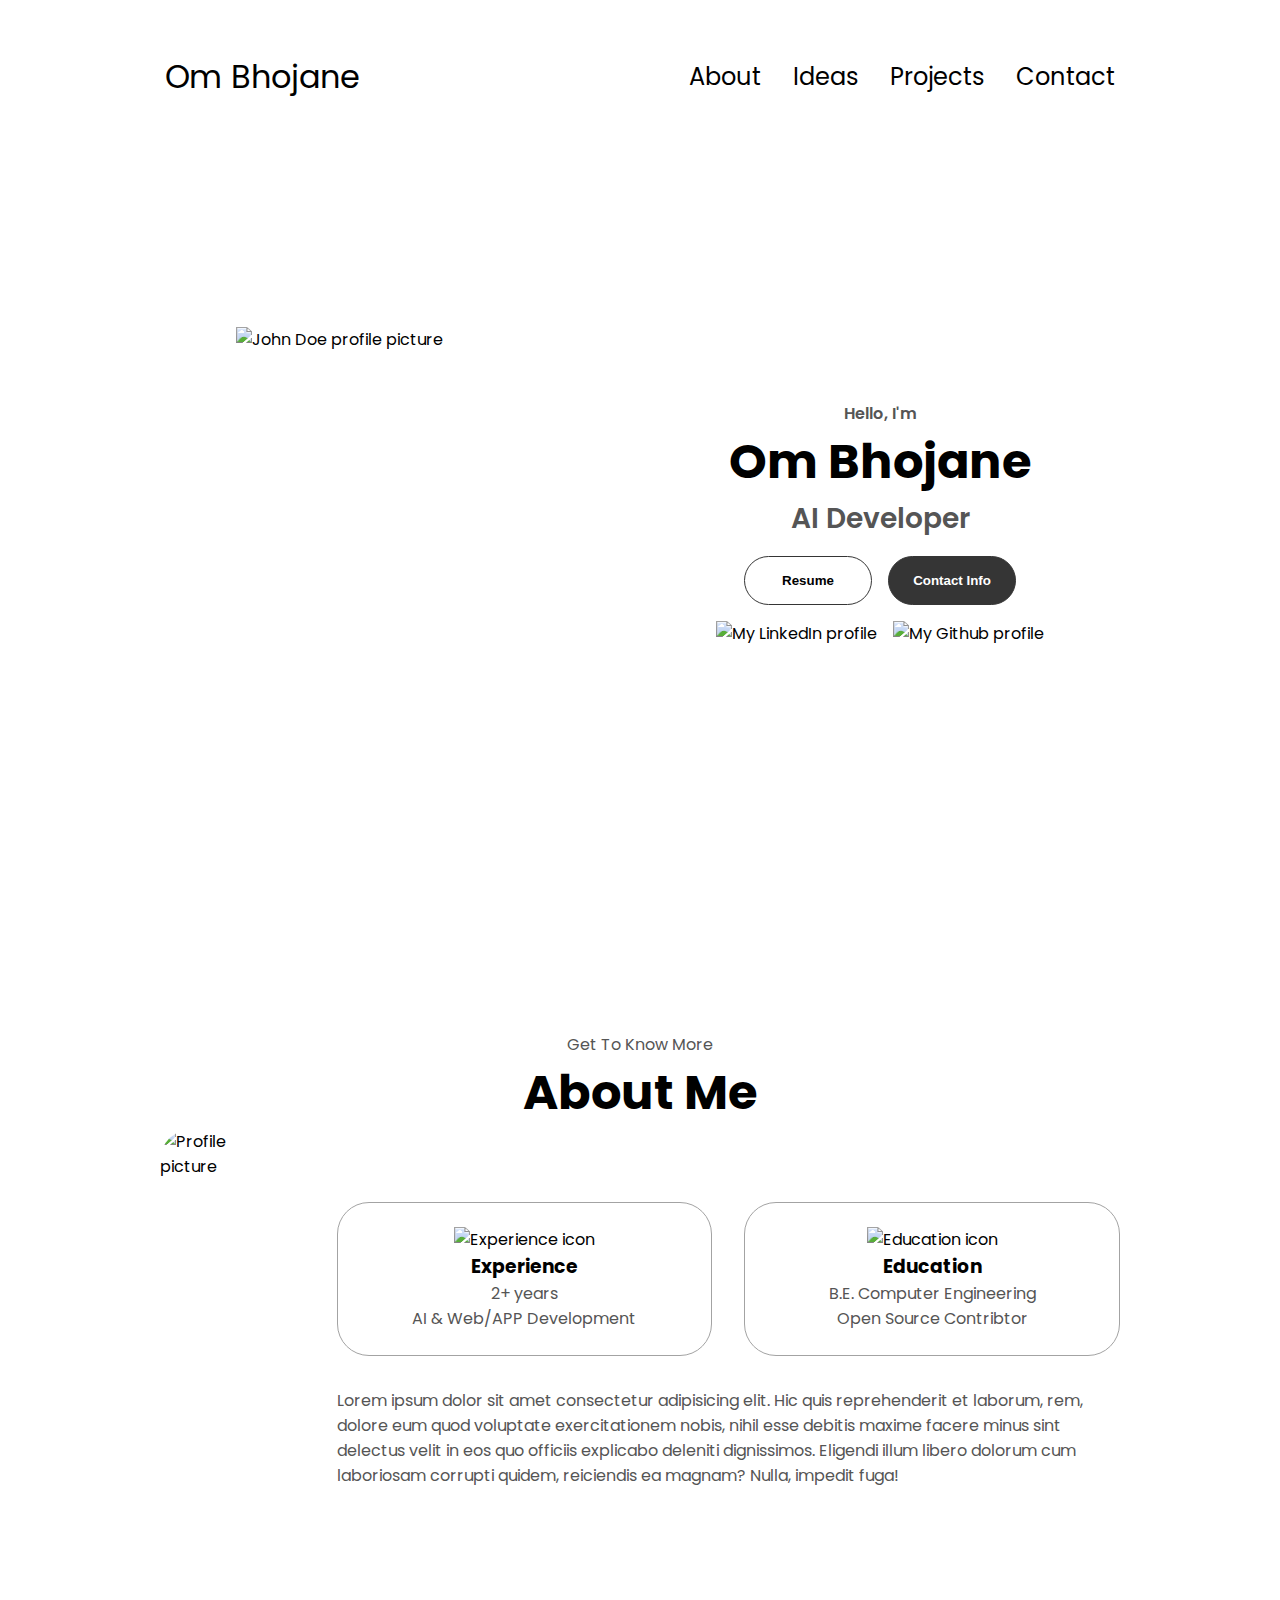
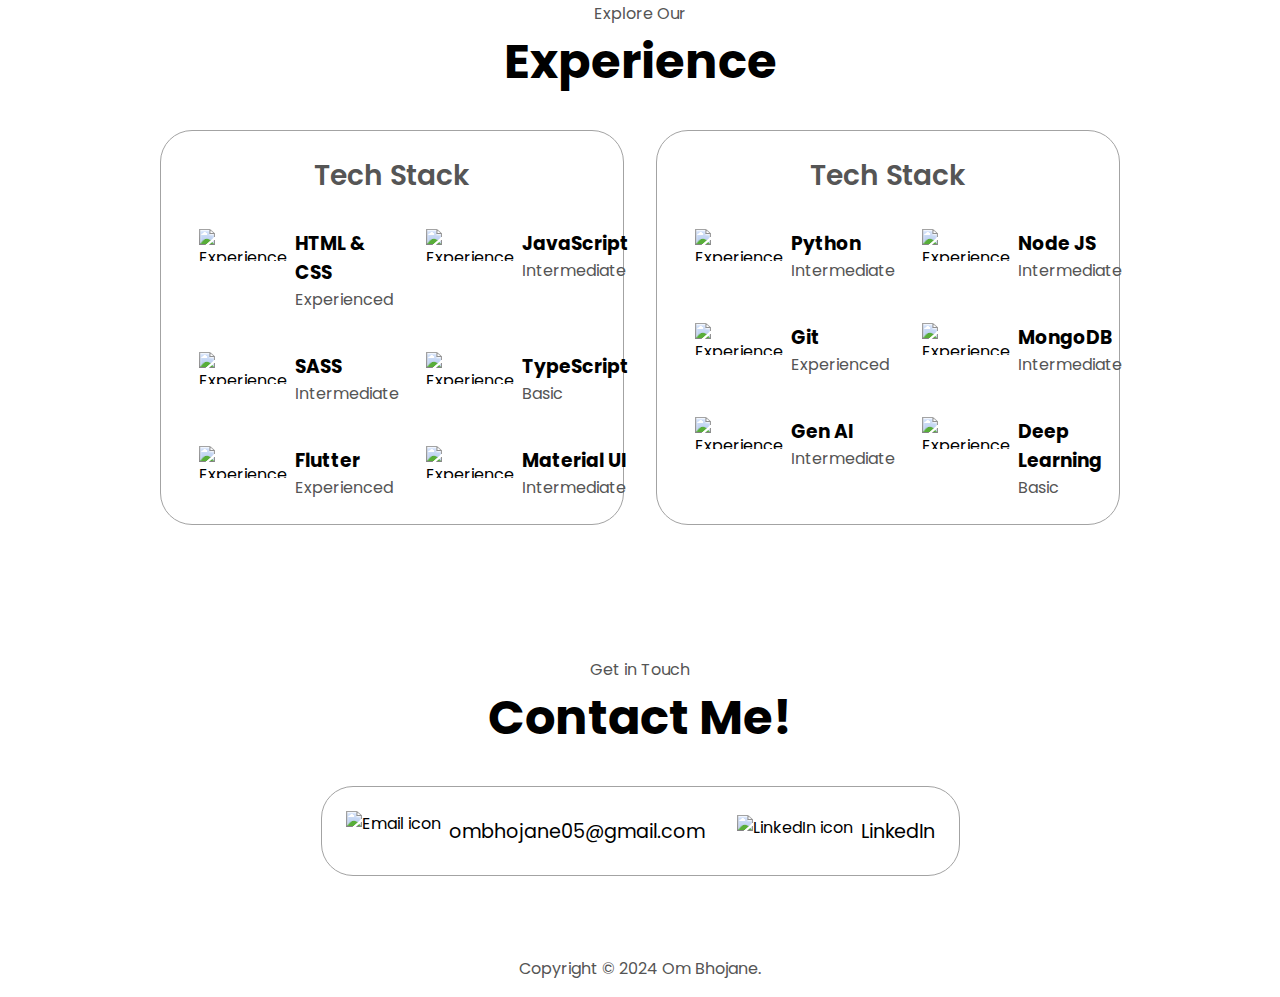
==== index.html @ ff4f1e90 "Add files via upload" ====
<!DOCTYPE html>
<html lang="en">
  <head>
    <meta charset="UTF-8" />
    <meta http-equiv="X-UA-Compatible" content="IE=edge" />
    <meta name="viewport" content="width=device-width, initial-scale=1.0" />
    <title>Om Bhojane</title>
    <link rel="stylesheet" href="style.css" />
    <link rel="stylesheet" href="mediastyle.css" />
  </head>
  <body>
    <nav id="desktop-nav">
      <div class="logo">Om Bhojane</div>
      <div>
        <ul class="nav-links">
          <li><a href="#about">About</a></li>
          <li><a href="ideas.html">Ideas</a></li>
          <li><a href="projects.html">Projects</a></li>
          <li><a href="#contact">Contact</a></li>
        </ul>
      </div>
    </nav>
    <nav id="hamburger-nav">
      <div class="logo">Om Bhojane</div>
      <div class="hamburger-menu">
        <div class="hamburger-icon" onclick="toggleMenu()">
          <span></span>
          <span></span>
          <span></span>
        </div>
        <div class="menu-links">
          <li><a href="#about" onclick="toggleMenu()">About</a></li>
          <li><a href="ideas.html" onclick="toggleMenu()">Ideas</a></li>
          <li><a href="projects.html" onclick="toggleMenu()">Projects</a></li>
          <li><a href="#contact" onclick="toggleMenu()">Contact</a></li>
        </div>
      </div>
    </nav>
    <section id="profile">
      <div class="section__pic-container">
        <img src="./assets/profile-pic.png" alt="John Doe profile picture" />
      </div>
      <div class="section__text">
        <p class="section__text__p1">Hello, I'm</p>
        <h1 class="title">Om Bhojane</h1>
        <p class="section__text__p2">AI Developer</p>
        <div class="btn-container">
          <button
            class="btn btn-color-2"
            onclick="window.open('./assets/Resume.pdf')"
          >
            Resume
          </button>
          <button class="btn btn-color-1" onclick="location.href='./#contact'">
            Contact Info
          </button>
        </div>
        <div id="socials-container">
          <img
            src="./assets/linkedin.png"
            alt="My LinkedIn profile"
            class="icon"
            onclick="location.href='https://www.linkedin.com/in/om-bhojane/'"
            target="_blank"
          />
          <img
            src="./assets/github.png"
            alt="My Github profile"
            class="icon"
            onclick="location.href='https://github.com/ombhojane'"
            target="_blank"
          />
        </div>
      </div>
    </section>
    <section id="about">
      <p class="section__text__p1">Get To Know More</p>
      <h1 class="title">About Me</h1>
      <div class="section-container">
        <div class="section__pic-container">
          <img
            src="./assets/about-pic.png"
            alt="Profile picture"
            class="about-pic"
          />
        </div>
        <div class="about-details-container">
          <div class="about-containers">
            <div class="details-container">
              <img
                src="./assets/experience.png"
                alt="Experience icon"
                class="icon"
              />
              <h3>Experience</h3>
              <p>2+ years <br />AI & Web/APP Development </p>
            </div>
            <div class="details-container">
              <img
                src="./assets/education.png"
                alt="Education icon"
                class="icon"
              />
              <h3>Education</h3>
              <p>B.E. Computer Engineering<br />Open Source Contribtor</p>
            </div>
          </div>
          <div class="text-container">
            <p>
              Lorem ipsum dolor sit amet consectetur adipisicing elit. Hic quis
              reprehenderit et laborum, rem, dolore eum quod voluptate
              exercitationem nobis, nihil esse debitis maxime facere minus sint
              delectus velit in eos quo officiis explicabo deleniti dignissimos.
              Eligendi illum libero dolorum cum laboriosam corrupti quidem,
              reiciendis ea magnam? Nulla, impedit fuga!
            </p>
          </div>
        </div>
      </div>
      
    </section>
    <section id="experience">
      <p class="section__text__p1">Explore Our</p>
      <h1 class="title">Experience</h1>
      <div class="experience-details-container">
        <div class="about-containers">
          <div class="details-container">
            <h2 class="experience-sub-title">  Tech Stack</h2>
            <div class="article-container">
              <article>
                <img
                  src="./assets/checkmark.png"
                  alt="Experience icon"
                  class="icon"
                />
                <div>
                  <h3>HTML & CSS</h3>
                  <p>Experienced</p>
                </div>
              </article>
              <article>
                <img
                  src="./assets/checkmark.png"
                  alt="Experience icon"
                  class="icon"
                />
                <div>
                  <h3>JavaScript</h3>
                  <p>Intermediate</p>
                </div>
              </article>
              <article>
                <img
                  src="./assets/checkmark.png"
                  alt="Experience icon"
                  class="icon"
                />
                <div>
                  <h3>SASS</h3>
                  <p>Intermediate</p>
                </div>
              </article>
              <article>
                <img
                  src="./assets/checkmark.png"
                  alt="Experience icon"
                  class="icon"
                />
                <div>
                  <h3>TypeScript  </h3>
                  <p>Basic</p>
                </div>
              </article>
              <article>
                <img
                  src="./assets/checkmark.png"
                  alt="Experience icon"
                  class="icon"
                />
                <div>
                  <h3>Flutter</h3>
                  <p>Experienced</p>
                </div>
              </article>
              <article>
                <img
                  src="./assets/checkmark.png"
                  alt="Experience icon"
                  class="icon"
                />
                <div>
                  <h3>Material UI</h3>
                  <p>Intermediate</p>
                </div>
              </article>
            </div>
          </div>
          <div class="details-container">
            <h2 class="experience-sub-title">Tech Stack</h2>
            <div class="article-container">
              <article>
                <img
                  src="./assets/checkmark.png"
                  alt="Experience icon"
                  class="icon"
                />
                <div>
                  <h3>Python</h3>
                  <p>Intermediate</p>
                </div>
              </article>
              <article>
                <img
                  src="./assets/checkmark.png"
                  alt="Experience icon"
                  class="icon"
                />
                <div>
                  <h3>Node JS</h3>
                  <p>Intermediate</p>
                </div>
              </article>
              <article>
                <img
                  src="./assets/checkmark.png"
                  alt="Experience icon"
                  class="icon"
                />
                <div>
                  <h3>Git</h3>
                  <p>Experienced</p>
                </div>
              </article>
              <article>
                <img
                  src="./assets/checkmark.png"
                  alt="Experience icon"
                  class="icon"
                />
                <div>
                  <h3>MongoDB</h3>
                  <p>Intermediate</p>
                </div>
              </article>
              <article>
                <img
                  src="./assets/checkmark.png"
                  alt="Experience icon"
                  class="icon"
                />
                <div>
                  <h3>Gen AI</h3>
                  <p>Intermediate</p>
                </div>
              </article>
              <article>
                <img
                  src="./assets/checkmark.png"
                  alt="Experience icon"
                  class="icon"
                />
                <div>
                  <h3>Deep Learning</h3>
                  <p>Basic</p>
                </div>
              </article>
              
            </div>
          </div>
        </div>
      </div>
    </section>

    <section id="contact">
      <p class="section__text__p1">Get in Touch</p>
      <h1 class="title">Contact Me!</h1>
      <div class="contact-info-upper-container">
        <div class="contact-info-container">
          <img
            src="./assets/email.png"
            alt="Email icon"
            class="icon contact-icon email-icon"
          />
          <p><a href="mailto:examplemail@gmail.com">ombhojane05@gmail.com</a></p>
        </div>
        <div class="contact-info-container">
          <img
            src="./assets/linkedin.png"
            alt="LinkedIn icon"
            class="icon contact-icon"
          />
          <p><a href="https://www.linkedin.com/in/om-bhojane/">LinkedIn</a></p>
        </div>
      </div>
    </section>
    <footer>
      <p>Copyright &#169; 2024 Om Bhojane.</p>
    </footer>
    <script src="script.js"></script>
  </body>
</html>
---- style.css ----
/* GENERAL */

@import url("https://fonts.googleapis.com/css2?family=Poppins:wght@300;400;500;600&display=swap");

* {
  margin: 0;
  padding: 0;
}

body {
  font-family: "Poppins", sans-serif;
}

html {
  scroll-behavior: smooth;
}

p {
  color: rgb(85, 85, 85);
}

/* TRANSITION */

a,
.btn {
  transition: all 300ms ease;
}

/* DESKTOP NAV */

nav,
.nav-links {
  display: flex;
}

nav {
  justify-content: space-around;
  align-items: center;
  height: 17vh;
}

.nav-links {
  gap: 2rem;
  list-style: none;
  font-size: 1.5rem;
}

a {
  color: black;
  text-decoration: none;
  text-decoration-color: white;
}

a:hover {
  color: grey;
  text-decoration: underline;
  text-underline-offset: 1rem;
  text-decoration-color: rgb(181, 181, 181);
}

.logo {
  font-size: 2rem;
}

.logo:hover {
  cursor: default;
}

/* HAMBURGER MENU */

#hamburger-nav {
  display: none;
}

.hamburger-menu {
  position: relative;
  display: inline-block;
}

.hamburger-icon {
  display: flex;
  flex-direction: column;
  justify-content: space-between;
  height: 24px;
  width: 30px;
  cursor: pointer;
}

.hamburger-icon span {
  width: 100%;
  height: 2px;
  background-color: black;
  transition: all 0.3 ease-in-out;
}

.menu-links {
  position: absolute;
  top: 100%;
  right: 0;
  background-color: white;
  width: fit-content;
  max-height: 0;
  overflow: hidden;
  transition: all 0.3 ease-in-out;
}

.menu-links a {
  display: block;
  padding: 10px;
  text-align: center;
  font-size: 1.5rem;
  color: black;
  text-decoration: none;
  transition: all 0.3 ease-in-out;
}

.menu-links li {
  list-style: none;
}

.menu-links.open {
  max-height: 300px;
}

.hamburger-icon.open span:first-child {
  transform: rotate(45deg) translate(10px, 5px);
}

.hamburger-icon.open span:nth-child(2) {
  opacity: 0;
}

.hamburger-icon.open span:last-child {
  transform: rotate(-45deg) translate(10px, -5px);
}

.hamburger-icon span:first-child {
  transform: none;
}

.hamburger-icon span:first-child {
  opacity: 1;
}

.hamburger-icon span:first-child {
  transform: none;
}

/* SECTIONS */

section {
  padding-top: 4vh;
  height: auto; /* Changed from 96vh to auto */
  margin: 0 10rem;
  box-sizing: border-box;
  min-height: fit-content;
  padding-bottom: 4vh; /* Added padding-bottom for consistent spacing */
}

.section-container {
  display: flex;
}

/* PROFILE SECTION */

#profile {
  display: flex;
  justify-content: center;
  gap: 5rem;
  height: 80vh;
}

.section__pic-container {
  display: flex;
  height: 400px;
  width: 400px;
  margin: auto 0;
}

.section__text {
  align-self: center;
  text-align: center;
}

.section__text p {
  font-weight: 600;
}

.section__text__p1 {
  text-align: center;
}

.section__text__p2 {
  font-size: 1.75rem;
  margin-bottom: 1rem;
}

.title {
  font-size: 3rem;
  text-align: center;
}

#socials-container {
  display: flex;
  justify-content: center;
  margin-top: 1rem;
  gap: 1rem;
}

/* ICONS */

.icon {
  cursor: pointer;
  height: 2rem;
}

/* BUTTONS */

.btn-container {
  display: flex;
  justify-content: center;
  gap: 1rem;
}

.btn {
  font-weight: 600;
  transition: all 300ms ease;
  padding: 1rem;
  width: 8rem;
  border-radius: 2rem;
}

.btn-color-1,
.btn-color-2 {
  border: rgb(53, 53, 53) 0.1rem solid;
}

.btn-color-1:hover,
.btn-color-2:hover {
  cursor: pointer;
}

.btn-color-1,
.btn-color-2:hover {
  background: rgb(53, 53, 53);
  color: white;
}

.btn-color-1:hover {
  background: rgb(0, 0, 0);
}

.btn-color-2 {
  background: none;
}

.btn-color-2:hover {
  border: rgb(255, 255, 255) 0.1rem solid;
}

.btn-container {
  gap: 1rem;
}

/* ABOUT SECTION */

#about {
  position: relative;
}

.about-containers {
  gap: 2rem;
  margin-bottom: 2rem;
  margin-top: 2rem;
}

.about-details-container {
  justify-content: center;
  flex-direction: column;
}

.about-containers,
.about-details-container {
  display: flex;
}

.about-pic {
  border-radius: 2rem;
}

.arrow {
  position: absolute;
  right: -5rem;
  bottom: 2.5rem;
}

.show-more{
   
        justify-content: center;
        bottom: 2.5rem;
        text-align: center;
        display: flex; /* Use flexbox to place items in the same row */
        align-items: center; /* Vertically align items in the center */
        
}

.details-container {
  padding: 1.5rem;
  flex: 1;
  background: white;
  border-radius: 2rem;
  border: rgb(53, 53, 53) 0.1rem solid;
  border-color: rgb(163, 163, 163);
  text-align: center;
}

.section-container {
  gap: 4rem;
  height: 80%;
}

.section__pic-container {
  height: 400px;
  width: 400px;
  margin: auto 0;
}

/* EXPERIENCE SECTION */

#experience {
  position: relative;
  margin-bottom: 2rem; /* Added margin-bottom to reduce space after this section */
}

.experience-sub-title {
  color: rgb(85, 85, 85);
  font-weight: 600;
  font-size: 1.75rem;
  margin-bottom: 2rem;
}

.experience-details-container {
  display: flex;
  justify-content: center;
  flex-direction: column;
}

.article-container {
  display: flex;
  text-align: initial;
  flex-wrap: wrap;
  flex-direction: row;
  gap: 2.5rem;
  justify-content: space-around;
}

article {
  display: flex;
  width: 10rem;
  justify-content: space-around;
  gap: 0.5rem;
}

article .icon {
  cursor: default;
}

/* PROJECTS SECTION */

#projects {
  position: relative;
}

.color-container {
  border-color: rgb(163, 163, 163);
  background: rgb(250, 250, 250);
}

.project-img {
  border-radius: 2rem;
  width: 90%;
  height: 90%;
}

.project-title {
  margin: 1rem;
  color: black;
}

.project-btn {
  color: black;
  border-color: rgb(163, 163, 163);
}

/* CONTACT */

#contact {
  display: flex;
  justify-content: center;
  flex-direction: column;
  height: auto; /* Changed from 70vh to auto */
  padding-top: 2rem; /* Adjusted padding for better spacing */
  padding-bottom: 2rem; /* Adjusted padding for better spacing */
}


.contact-info-upper-container {
  display: flex;
  justify-content: center;
  border-radius: 2rem;
  border: rgb(53, 53, 53) 0.1rem solid;
  border-color: rgb(163, 163, 163);
  background: (250, 250, 250);
  margin: 2rem auto;
  padding: 0.5rem;
}

.contact-info-container {
  display: flex;
  align-items: center;
  justify-content: center;
  gap: 0.5rem;
  margin: 1rem;
}

.contact-info-container p {
  font-size: larger;
}

.contact-icon {
  cursor: default;
}

.email-icon {
  height: 2.5rem;
}

/* FOOTER SECTION */

footer {
  height: auto; /* Changed from 26vh to auto */
  margin: 0 1rem;
  padding: 1rem 0; /* Added padding for consistent spacing */
}

footer p {
  text-align: center;
}

/* .show-more{
    text-align: center;
    font-size: 1.5rem;
    font-weight: bold;
    border: 10px solid gray;
    width: 200px;
} */
---- mediastyle.css ----
/* Adjustments for screens with a maximum width of 1400px */
@media screen and (max-width: 1400px) {
    #profile {
      height: 83vh;
      margin-bottom: 6rem;
    }
  
    .about-containers {
      flex-wrap: wrap;
    }
  
    #contact,
    #projects {
      height: fit-content;
    }
  }
  
  /* Adjustments for screens with a maximum width of 1200px */
  @media screen and (max-width: 1200px) {
    #desktop-nav {
      display: none;
    }
  
    #hamburger-nav {
      display: flex;
    }
  
    #experience,
    .experience-details-container {
      margin-top: 2rem;
    }
  
    #profile,
    .section-container {
      display: block;
    }
  
    .arrow {
      display: none;
    }
  
    section,
    .section-container {
      height: fit-content;
    }
  
    section {
      margin: 0 5%;
    }
  
    .section__pic-container {
      width: 275px;
      height: 275px;
      margin: 0 auto 2rem;
    }
  
    .about-containers {
      margin-top: 0;
    }
  }
  
  /* Adjustments for screens with a maximum width of 600px (Mobile) */
  @media screen and (max-width: 600px) {
    #contact,
    footer {
      height: 40vh;
    }
  
    #profile {
      height: 83vh;
      margin-bottom: 0;
    }
  
    article {
      font-size: 1rem;
    }
  
    footer nav {
      height: fit-content;
      margin-bottom: 2rem;
    }
  
    .about-containers,
    .contact-info-upper-container,
    .btn-container {
      flex-wrap: wrap;
    }
  
    .contact-info-container {
      margin: 0;
    }
  
    .contact-info-container p,
    .nav-links li a {
      font-size: 1rem;
    }
  
    .experience-sub-title {
      font-size: 1.25rem;
    }
  
    .logo {
      font-size: 1.5rem;
    }
  
    .nav-links {
      flex-direction: column;
      gap: 0.5rem;
      text-align: center;
    }
  
    .section__pic-container {
      width: auto;
      height: 46vw;
      justify-content: center;
    }
  
    .section__text__p2 {
      font-size: 1.25rem;
    }
  
    .title {
      font-size: 2rem;
    }
  
    .text-container {
      text-align: justify;
    }
  }
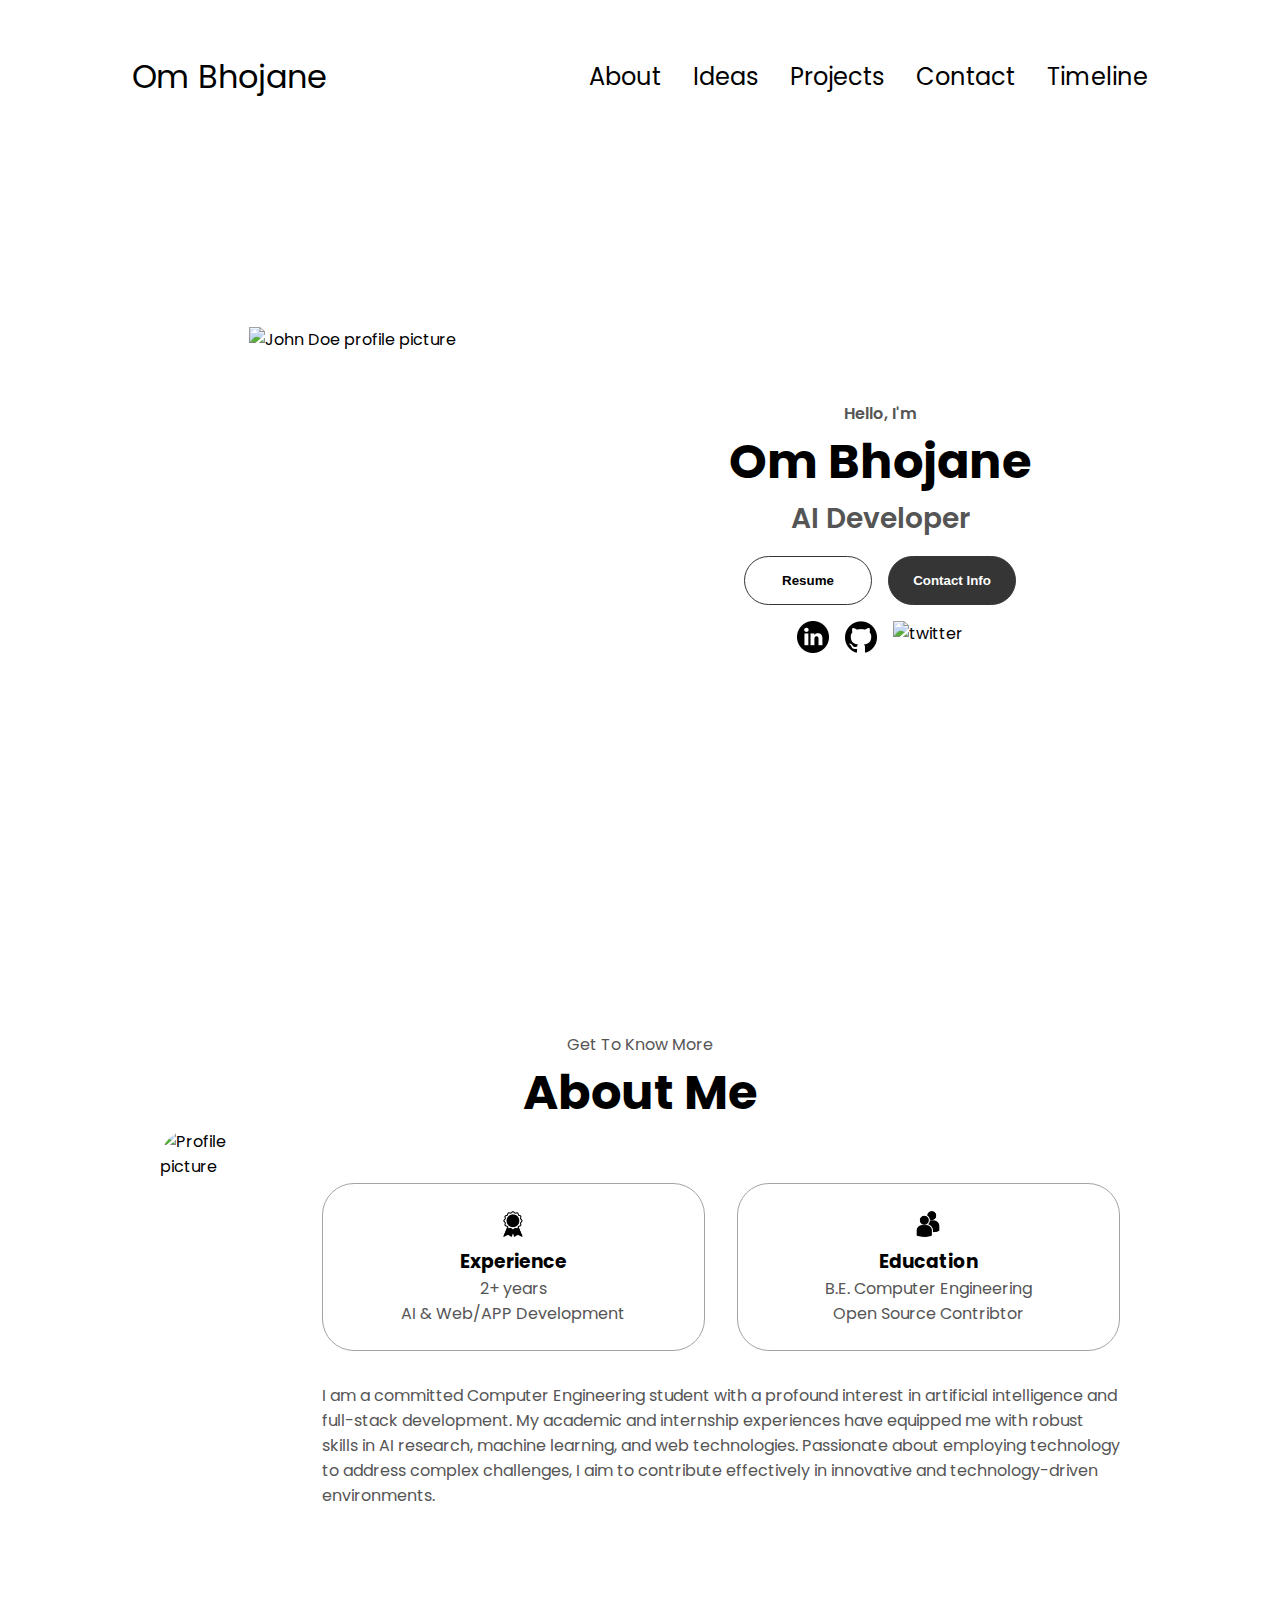
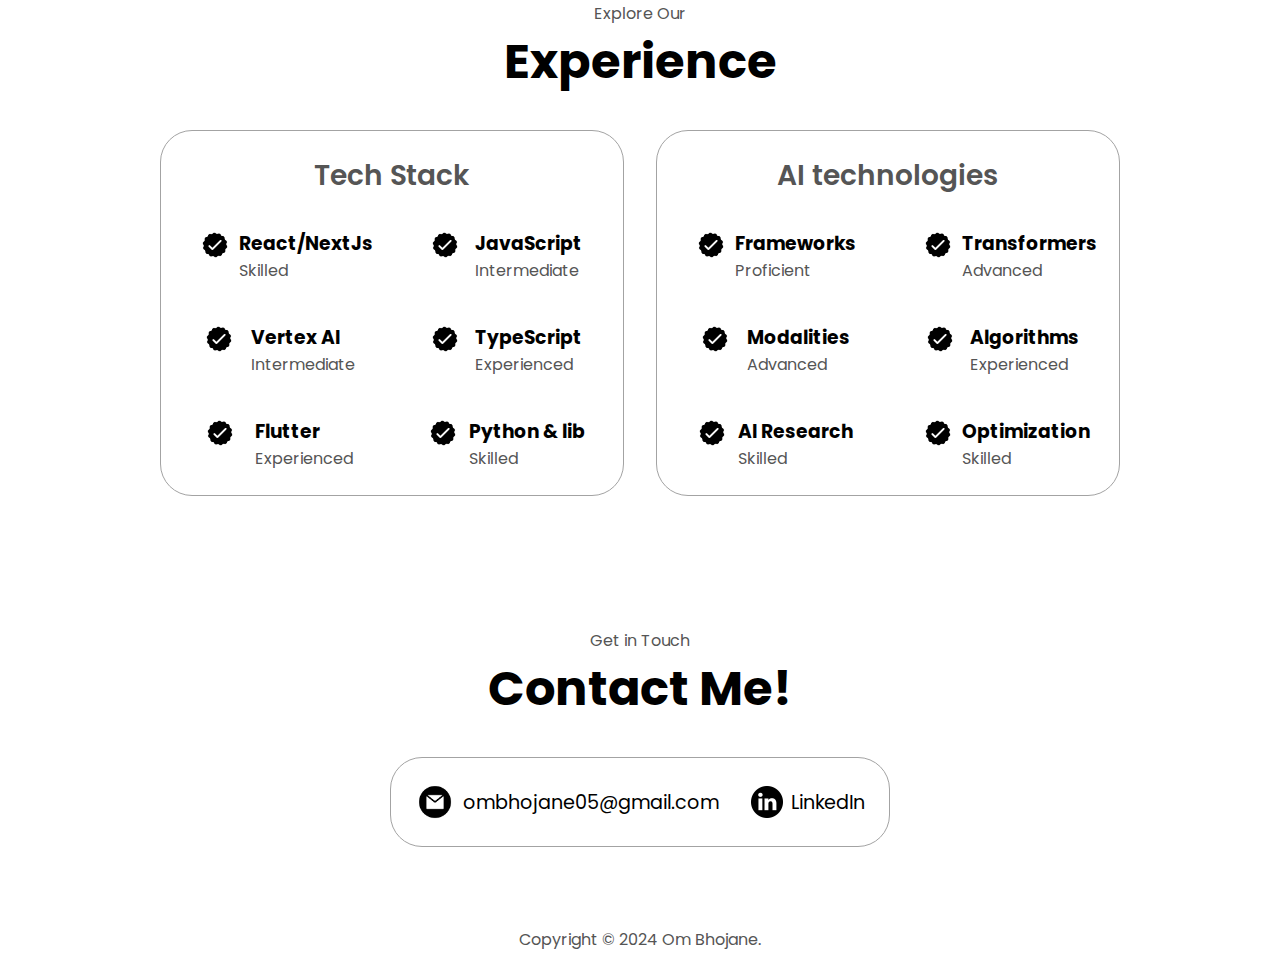
==== commit 78973ee2: "project try 1" ====
--- a/index.html
+++ b/index.html
@@ -1,3 +1,20 @@
+<!-- lets create a timeline page
+
+timeline contents - here, I there will be a date first above below a image and content will be there on either sides
+once image will at left and content on right, then vice versa and series goes on
+
+I want this as,
+1. navbar
+2. Timeline title
+3. timeline contents
+4. contatct me
+
+have same theme we are using 
+
+give codes for timeline html css and js -->
+
+
+
 <!DOCTYPE html>
 <html lang="en">
   <head>
@@ -17,6 +34,7 @@
           <li><a href="ideas.html">Ideas</a></li>
           <li><a href="projects.html">Projects</a></li>
           <li><a href="#contact">Contact</a></li>
+          <li><a href="timeline.html">Timeline</a></li>
         </ul>
       </div>
     </nav>
@@ -33,12 +51,13 @@
           <li><a href="ideas.html" onclick="toggleMenu()">Ideas</a></li>
           <li><a href="projects.html" onclick="toggleMenu()">Projects</a></li>
           <li><a href="#contact" onclick="toggleMenu()">Contact</a></li>
+          <li><a href="timeline.html">Timeline</a></li>
         </div>
       </div>
     </nav>
     <section id="profile">
       <div class="section__pic-container">
-        <img src="./assets/profile-pic.png" alt="John Doe profile picture" />
+        <img src="./assets/omprofile.png" alt="John Doe profile picture" />
       </div>
       <div class="section__text">
         <p class="section__text__p1">Hello, I'm</p>
@@ -70,8 +89,14 @@
             onclick="location.href='https://github.com/ombhojane'"
             target="_blank"
           />
-        </div>
-      </div>
+          <img
+          src="./assets/twitter-logo-png-round-6.png"
+          alt="twitter"
+          class="icon"
+          onclick="location.href='https://x.com/ombhojane05'"
+          target="_blank"
+      />
+        </div>
     </section>
     <section id="about">
       <p class="section__text__p1">Get To Know More</p>
@@ -79,7 +104,7 @@
       <div class="section-container">
         <div class="section__pic-container">
           <img
-            src="./assets/about-pic.png"
+            src="./assets/omabout.jpg"
             alt="Profile picture"
             class="about-pic"
           />
@@ -107,13 +132,9 @@
           </div>
           <div class="text-container">
             <p>
-              Lorem ipsum dolor sit amet consectetur adipisicing elit. Hic quis
-              reprehenderit et laborum, rem, dolore eum quod voluptate
-              exercitationem nobis, nihil esse debitis maxime facere minus sint
-              delectus velit in eos quo officiis explicabo deleniti dignissimos.
-              Eligendi illum libero dolorum cum laboriosam corrupti quidem,
-              reiciendis ea magnam? Nulla, impedit fuga!
+              I am a committed Computer Engineering student with a profound interest in artificial intelligence and full-stack development. My academic and internship experiences have equipped me with robust skills in AI research, machine learning, and web technologies. Passionate about employing technology to address complex challenges, I aim to contribute effectively in innovative and technology-driven environments.
             </p>
+            
           </div>
         </div>
       </div>
@@ -134,8 +155,8 @@
                   class="icon"
                 />
                 <div>
-                  <h3>HTML & CSS</h3>
-                  <p>Experienced</p>
+                  <h3>React/NextJs</h3>
+                  <p>Skilled</p>
                 </div>
               </article>
               <article>
@@ -156,7 +177,7 @@
                   class="icon"
                 />
                 <div>
-                  <h3>SASS</h3>
+                  <h3>Vertex AI</h3>
                   <p>Intermediate</p>
                 </div>
               </article>
@@ -168,7 +189,7 @@
                 />
                 <div>
                   <h3>TypeScript  </h3>
-                  <p>Basic</p>
+                  <p>Experienced</p>
                 </div>
               </article>
               <article>
@@ -189,79 +210,55 @@
                   class="icon"
                 />
                 <div>
-                  <h3>Material UI</h3>
-                  <p>Intermediate</p>
+                  <h3>Python & lib</h3>
+                  <p>Skilled</p>
                 </div>
               </article>
             </div>
           </div>
           <div class="details-container">
-            <h2 class="experience-sub-title">Tech Stack</h2>
+            <h2 class="experience-sub-title">AI technologies</h2>
             <div class="article-container">
               <article>
-                <img
-                  src="./assets/checkmark.png"
-                  alt="Experience icon"
-                  class="icon"
-                />
-                <div>
-                  <h3>Python</h3>
-                  <p>Intermediate</p>
-                </div>
-              </article>
-              <article>
-                <img
-                  src="./assets/checkmark.png"
-                  alt="Experience icon"
-                  class="icon"
-                />
-                <div>
-                  <h3>Node JS</h3>
-                  <p>Intermediate</p>
-                </div>
-              </article>
-              <article>
-                <img
-                  src="./assets/checkmark.png"
-                  alt="Experience icon"
-                  class="icon"
-                />
-                <div>
-                  <h3>Git</h3>
+                <img src="./assets/checkmark.png" alt="Experience icon" class="icon" />
+                <div>
+                  <h3>Frameworks</h3>
+                  <p>Proficient</p>
+                </div>
+              </article>
+              <article>
+                <img src="./assets/checkmark.png" alt="Experience icon" class="icon" />
+                <div>
+                  <h3>Transformers</h3>
+                  <p>Advanced</p>
+                </div>
+              </article>
+              <article>
+                <img src="./assets/checkmark.png" alt="Experience icon" class="icon" />
+                <div>
+                  <h3>Modalities</h3>
+                  <p>Advanced</p>
+                </div>
+              </article>
+              <article>
+                <img src="./assets/checkmark.png" alt="Experience icon" class="icon" />
+                <div>
+                  <h3>Algorithms</h3>
                   <p>Experienced</p>
                 </div>
               </article>
               <article>
-                <img
-                  src="./assets/checkmark.png"
-                  alt="Experience icon"
-                  class="icon"
-                />
-                <div>
-                  <h3>MongoDB</h3>
-                  <p>Intermediate</p>
-                </div>
-              </article>
-              <article>
-                <img
-                  src="./assets/checkmark.png"
-                  alt="Experience icon"
-                  class="icon"
-                />
-                <div>
-                  <h3>Gen AI</h3>
-                  <p>Intermediate</p>
-                </div>
-              </article>
-              <article>
-                <img
-                  src="./assets/checkmark.png"
-                  alt="Experience icon"
-                  class="icon"
-                />
-                <div>
-                  <h3>Deep Learning</h3>
-                  <p>Basic</p>
+                <img src="./assets/checkmark.png" alt="Experience icon" class="icon" />
+                <div>
+                  <h3>AI Research</h3>
+                  <p>Skilled</p>
+                </div>
+              </article>
+              <article>
+                <img src="./assets/checkmark.png" alt="Experience icon" class="icon" />
+                <div>
+                  <h3>Optimization</h3>
+                  <p>Skilled</p>
                 </div>
               </article>
               
